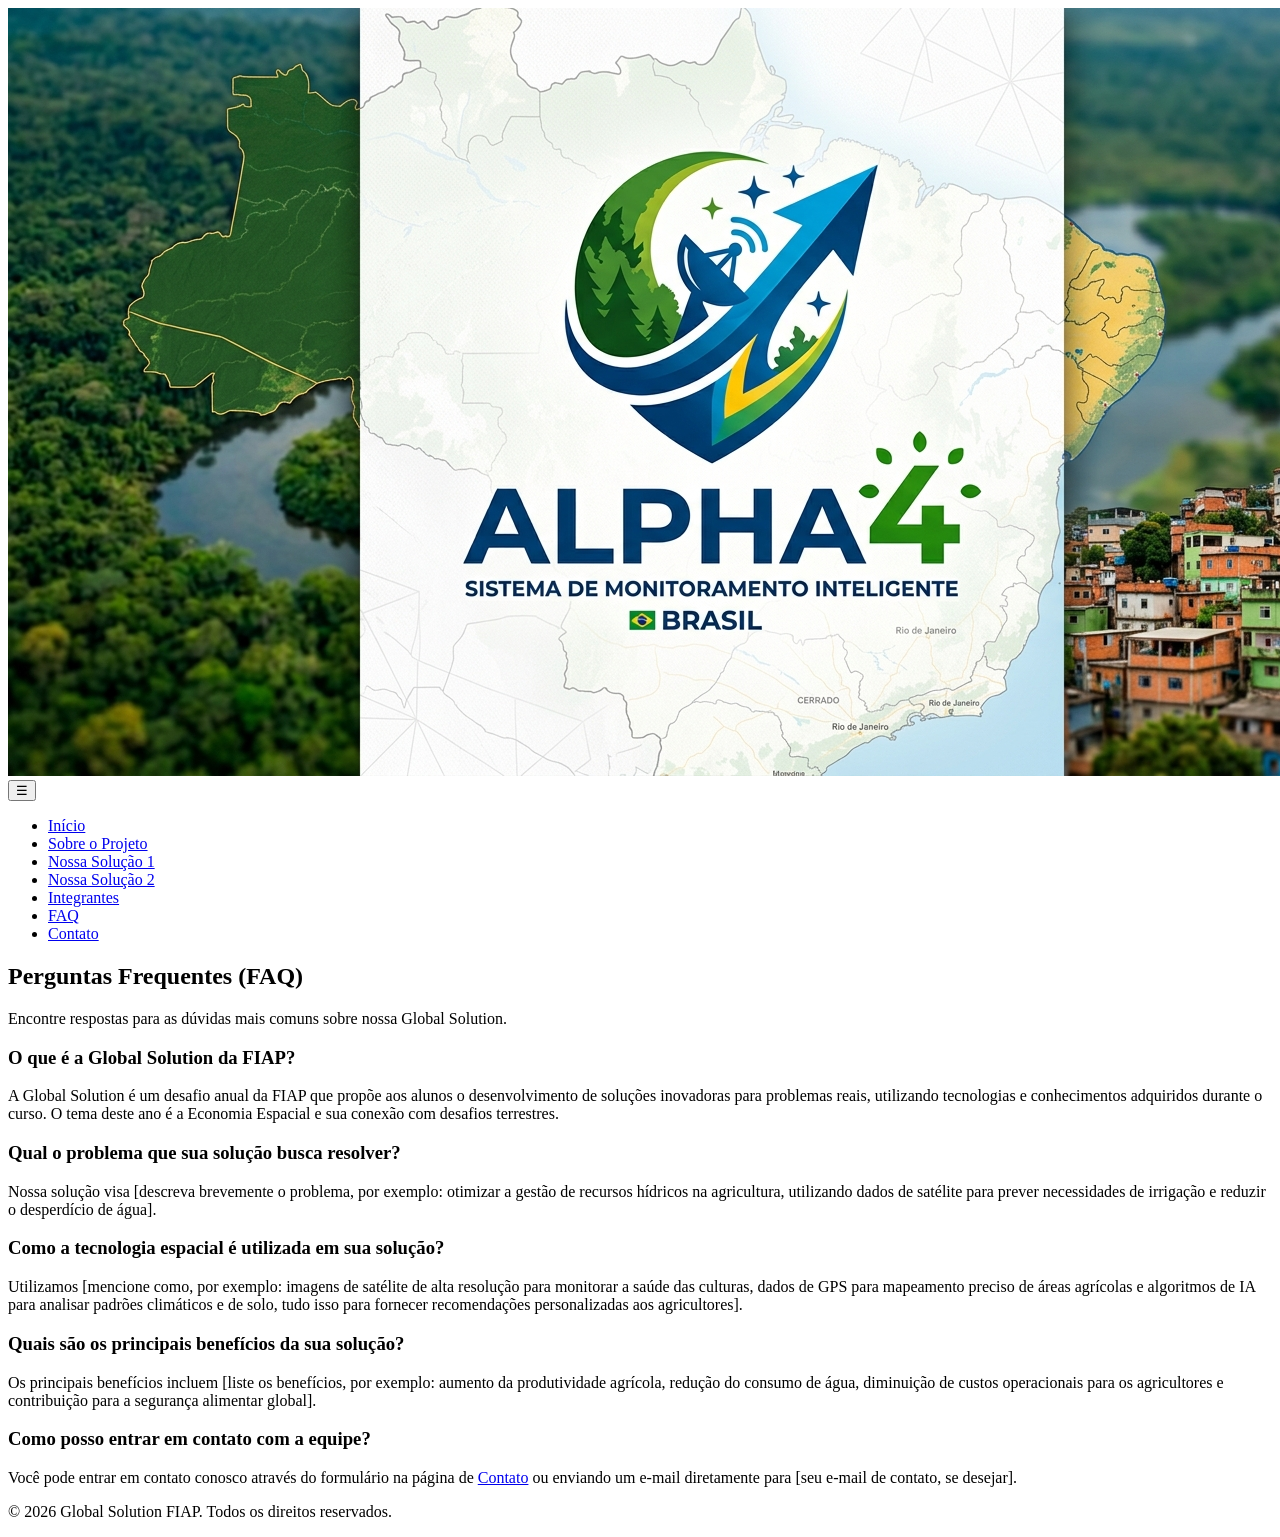
==== faq.html @ a1fb33bd "feat: criação de todas funções dentro dos arquivos e adição das imagens do projeto (obs:esqueci de d" ====
<!DOCTYPE html>
<html lang="pt-BR">
<head>
    <meta charset="UTF-8">
    <meta name="viewport" content="width=device-width, initial-scale=1.0">
    <title>Global Solution FIAP - FAQ</title>
    <link rel="stylesheet" href="css/style.css">
</head>
<body>
    <header>
        <div class="container">
            <a href="index.html" class="logo">
                <img src="assets/logo.png" alt="Logo da Solução">
            </a>
            <nav>
                <button class="menu-toggle" aria-label="Abrir menu">☰</button>
                <ul class="nav-list">
                    <li><a href="index.html">Início</a></li>
                    <li><a href="sobre.html">Sobre o Projeto</a></li>
                    <li><a href="solucao1.html">Nossa Solução 1</a></li>
                    <li><a href="solucao2.html">Nossa Solução 2</a></li>
                    <li><a href="integrantes.html">Integrantes</a></li>
                    <li><a href="faq.html">FAQ</a></li>
                    <li><a href="contato.html">Contato</a></li>
                </ul>
            </nav>
        </div>
    </header>

    <main>
        <section id="faq" class="content-section light-bg">
            <div class="container">
                <h2>Perguntas Frequentes (FAQ)</h2>
                <p>Encontre respostas para as dúvidas mais comuns sobre nossa Global Solution.</p>

                <div class="faq-item">
                    <h3>O que é a Global Solution da FIAP?</h3>
                    <p>A Global Solution é um desafio anual da FIAP que propõe aos alunos o desenvolvimento de soluções inovadoras para problemas reais, utilizando tecnologias e conhecimentos adquiridos durante o curso. O tema deste ano é a Economia Espacial e sua conexão com desafios terrestres.</p>
                </div>

                <div class="faq-item">
                    <h3>Qual o problema que sua solução busca resolver?</h3>
                    <p>Nossa solução visa [descreva brevemente o problema, por exemplo: otimizar a gestão de recursos hídricos na agricultura, utilizando dados de satélite para prever necessidades de irrigação e reduzir o desperdício de água].</p>
                </div>

                <div class="faq-item">
                    <h3>Como a tecnologia espacial é utilizada em sua solução?</h3>
                    <p>Utilizamos [mencione como, por exemplo: imagens de satélite de alta resolução para monitorar a saúde das culturas, dados de GPS para mapeamento preciso de áreas agrícolas e algoritmos de IA para analisar padrões climáticos e de solo, tudo isso para fornecer recomendações personalizadas aos agricultores].</p>
                </div>

                <div class="faq-item">
                    <h3>Quais são os principais benefícios da sua solução?</h3>
                    <p>Os principais benefícios incluem [liste os benefícios, por exemplo: aumento da produtividade agrícola, redução do consumo de água, diminuição de custos operacionais para os agricultores e contribuição para a segurança alimentar global].</p>
                </div>

                <div class="faq-item">
                    <h3>Como posso entrar em contato com a equipe?</h3>
                    <p>Você pode entrar em contato conosco através do formulário na página de <a href="contato.html">Contato</a> ou enviando um e-mail diretamente para [seu e-mail de contato, se desejar].</p>
                </div>

                <!-- Adicione mais perguntas e respostas conforme necessário -->
            </div>
        </section>
    </main>

    <footer>
        <div class="container">
            <p>&copy; 2026 Global Solution FIAP. Todos os direitos reservados.</p>
        </div>
    </footer>

    <script src="js/script.js"></script>
</body>
</html>
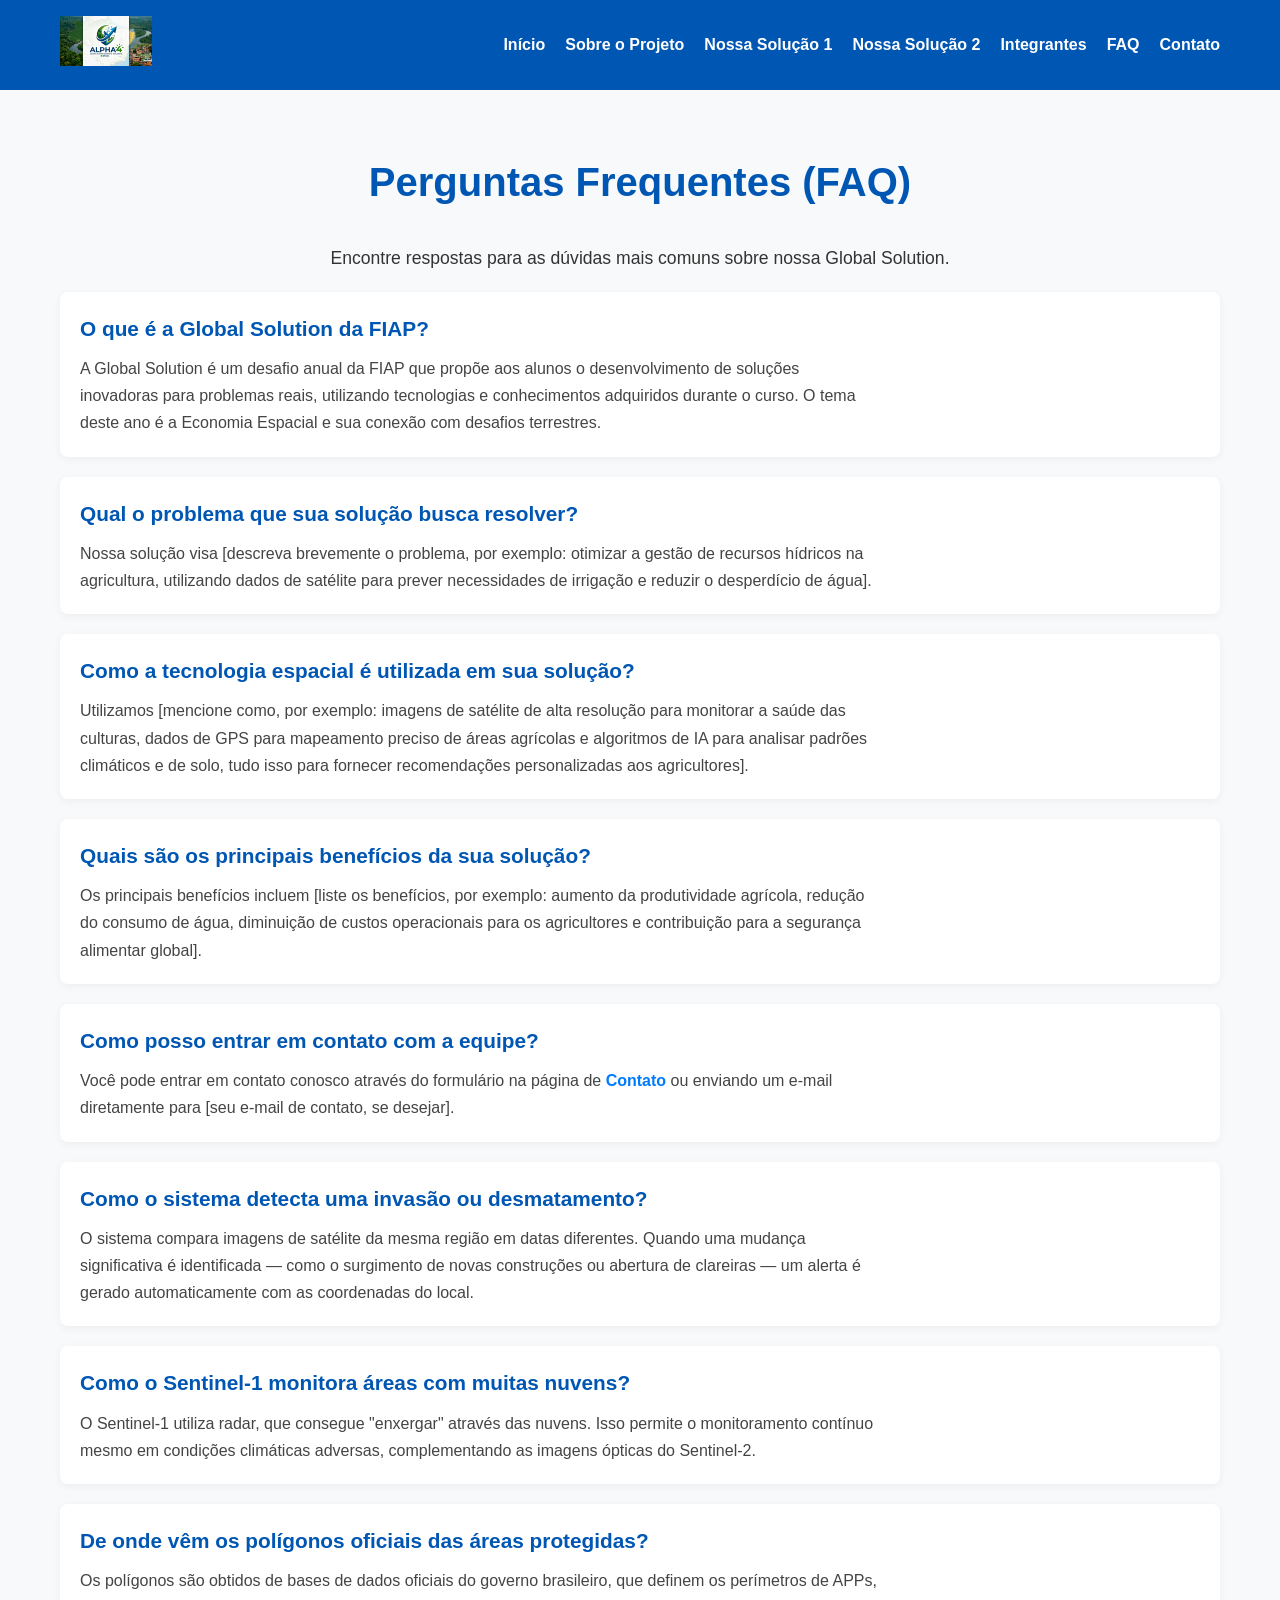
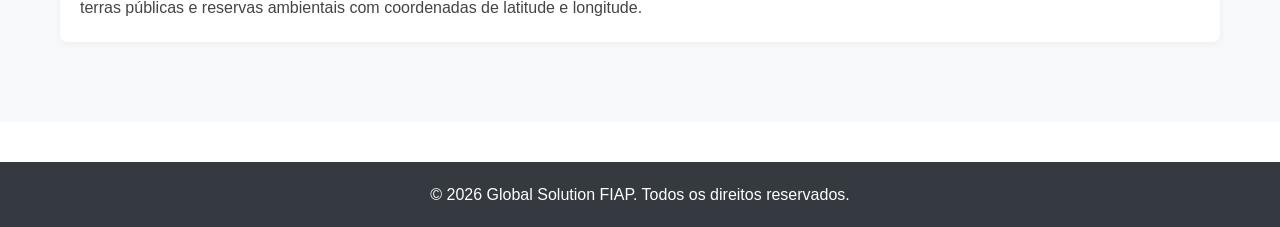
==== commit 10f1fa4a: "feat: Ajuste na pagina faq.html" ====
--- a/faq.html
+++ b/faq.html
@@ -32,43 +32,47 @@
             <div class="container">
                 <h2>Perguntas Frequentes (FAQ)</h2>
                 <p>Encontre respostas para as dúvidas mais comuns sobre nossa Global Solution.</p>
-
                 <div class="faq-item">
                     <h3>O que é a Global Solution da FIAP?</h3>
                     <p>A Global Solution é um desafio anual da FIAP que propõe aos alunos o desenvolvimento de soluções inovadoras para problemas reais, utilizando tecnologias e conhecimentos adquiridos durante o curso. O tema deste ano é a Economia Espacial e sua conexão com desafios terrestres.</p>
                 </div>
-
                 <div class="faq-item">
                     <h3>Qual o problema que sua solução busca resolver?</h3>
                     <p>Nossa solução visa [descreva brevemente o problema, por exemplo: otimizar a gestão de recursos hídricos na agricultura, utilizando dados de satélite para prever necessidades de irrigação e reduzir o desperdício de água].</p>
                 </div>
-
                 <div class="faq-item">
                     <h3>Como a tecnologia espacial é utilizada em sua solução?</h3>
                     <p>Utilizamos [mencione como, por exemplo: imagens de satélite de alta resolução para monitorar a saúde das culturas, dados de GPS para mapeamento preciso de áreas agrícolas e algoritmos de IA para analisar padrões climáticos e de solo, tudo isso para fornecer recomendações personalizadas aos agricultores].</p>
                 </div>
-
                 <div class="faq-item">
                     <h3>Quais são os principais benefícios da sua solução?</h3>
                     <p>Os principais benefícios incluem [liste os benefícios, por exemplo: aumento da produtividade agrícola, redução do consumo de água, diminuição de custos operacionais para os agricultores e contribuição para a segurança alimentar global].</p>
                 </div>
-
                 <div class="faq-item">
                     <h3>Como posso entrar em contato com a equipe?</h3>
                     <p>Você pode entrar em contato conosco através do formulário na página de <a href="contato.html">Contato</a> ou enviando um e-mail diretamente para [seu e-mail de contato, se desejar].</p>
                 </div>
-
+                 <div class="faq-item">
+                    <h3>Como o sistema detecta uma invasão ou desmatamento?</h3>
+                    <p>O sistema compara imagens de satélite da mesma região em datas diferentes. Quando uma mudança significativa é identificada — como o surgimento de novas construções ou abertura de clareiras — um alerta é gerado automaticamente com as coordenadas do local.</p>
+                 </div>
+                 <div class="faq-item">
+                    <h3>Como o Sentinel-1 monitora áreas com muitas nuvens?</h3>
+                    <p>O Sentinel-1 utiliza radar, que consegue "enxergar" através das nuvens. Isso permite o monitoramento contínuo mesmo em condições climáticas adversas, complementando as imagens ópticas do Sentinel-2.</p>
+                 </div>
+                 <div class="faq-item">
+                    <h3>De onde vêm os polígonos oficiais das áreas protegidas?</h3>
+                    <p>Os polígonos são obtidos de bases de dados oficiais do governo brasileiro, que definem os perímetros de APPs, terras públicas e reservas ambientais com coordenadas de latitude e longitude.</p>
+                 </div>
                 <!-- Adicione mais perguntas e respostas conforme necessário -->
             </div>
         </section>
     </main>
-
     <footer>
         <div class="container">
             <p>&copy; 2026 Global Solution FIAP. Todos os direitos reservados.</p>
         </div>
     </footer>
-
     <script src="js/script.js"></script>
 </body>
 </html>
--- a/css/style.css
+++ b/css/style.css
@@ -0,0 +1,369 @@
+/* Variáveis CSS para cores */
+:root {
+    --primary-color: #0056b3; /* Azul FIAP */
+    --secondary-color: #007bff; /* Azul mais claro */
+    --text-color: #333;
+    --light-bg: #f8f9fa;
+    --dark-bg: #343a40;
+    --white: #fff;
+}
+
+/* Reset básico */
+* {
+    margin: 0;
+    padding: 0;
+    box-sizing: border-box;
+}
+
+body {
+    font-family: 'Segoe UI', Tahoma, Geneva, Verdana, sans-serif;
+    line-height: 1.6;
+    color: var(--text-color);
+    background-color: var(--white);
+}
+
+.container {
+    max-width: 1200px;
+    margin: 0 auto;
+    padding: 0 20px;
+}
+
+/* Header */
+header {
+    background-color: var(--primary-color);
+    color: var(--white);
+    padding: 1rem 0;
+    box-shadow: 0 2px 5px rgba(0,0,0,0.1);
+}
+
+header .container {
+    display: flex;
+    justify-content: space-between;
+    align-items: center;
+}
+
+.logo img {
+    height: 50px; /* Ajuste o tamanho do seu logo */
+}
+
+nav .nav-list {
+    list-style: none;
+    display: flex;
+}
+
+nav .nav-list li {
+    margin-left: 20px;
+}
+
+nav .nav-list a {
+    color: var(--white);
+    text-decoration: none;
+    font-weight: bold;
+    transition: color 0.3s ease;
+}
+
+nav .nav-list a:hover {
+    color: var(--light-bg);
+}
+
+.menu-toggle {
+    display: none; /* Esconde o botão de menu em telas maiores */
+    background: none;
+    border: none;
+    color: var(--white);
+    font-size: 1.8rem;
+    cursor: pointer;
+}
+
+/* Hero Section */
+.hero-section {
+    background: linear-gradient(rgba(0, 86, 179, 0.7), rgba(0, 86, 179, 0.7)), url('../assets/hero-bg.jpg') no-repeat center center/cover;
+    color: var(--white);
+    text-align: center;
+    padding: 100px 0;
+}
+
+.hero-section h1 {
+    font-size: 3rem;
+    margin-bottom: 20px;
+}
+
+.hero-section p {
+    font-size: 1.2rem;
+    margin-bottom: 30px;
+}
+
+.btn {
+    display: inline-block;
+    background-color: var(--secondary-color);
+    color: var(--white);
+    padding: 12px 25px;
+    border-radius: 5px;
+    text-decoration: none;
+    font-weight: bold;
+    transition: background-color 0.3s ease;
+}
+
+.btn:hover {
+    background-color: #0056b3;
+}
+
+/* Content Sections */
+.content-section {
+    padding: 60px 0;
+    text-align: center;
+}
+
+.content-section h2 {
+    font-size: 2.5rem;
+    margin-bottom: 30px;
+    color: var(--primary-color);
+}
+
+.content-section p {
+    font-size: 1.1rem;
+    max-width: 800px;
+    margin: 0 auto 20px auto;
+}
+
+#solution1 ul, #solution1 ol,
+#solution2 ul, #solution2 ol,
+#about ul, #about ol {
+    padding-left: 1.5rem;
+}
+
+#solution1 li, #solution2 li, #about li {
+    margin-bottom: 0.5rem;
+}
+
+#solution1 ul, #solution1 ol,
+#solution2 ul, #solution2 ol,
+#about ul, #about ol {
+    padding-left: 1.5rem;
+    list-style-position: inside; /* ← adiciona isso */
+}
+.light-bg {
+    background-color: var(--light-bg);
+}
+
+/* Footer */
+footer {
+    background-color: var(--dark-bg);
+    color: var(--white);
+    text-align: center;
+    padding: 20px 0;
+    margin-top: 40px;
+}
+
+/* Formulário de Contato (exemplo para contato.html) */
+.contact-form {
+    max-width: 600px;
+    margin: 40px auto;
+    padding: 30px;
+    background-color: var(--white);
+    border-radius: 8px;
+    box-shadow: 0 0 15px rgba(0,0,0,0.1);
+}
+
+.contact-form label {
+    display: block;
+    margin-bottom: 8px;
+    font-weight: bold;
+}
+
+.contact-form input[type="text"],
+.contact-form input[type="email"],
+.contact-form textarea {
+    width: 100%;
+    padding: 10px;
+    margin-bottom: 20px;
+    border: 1px solid #ccc;
+    border-radius: 4px;
+    font-size: 1rem;
+}
+
+.contact-form textarea {
+    resize: vertical;
+    min-height: 120px;
+}
+
+.contact-form button {
+    background-color: var(--primary-color);
+    color: var(--white);
+    padding: 12px 20px;
+    border: none;
+    border-radius: 5px;
+    cursor: pointer;
+    font-size: 1.1rem;
+    transition: background-color 0.3s ease;
+}
+
+.contact-form button:hover {
+    background-color: var(--secondary-color);
+}
+
+/* Responsividade */
+@media (max-width: 768px) {
+    header .container {
+        flex-wrap: wrap;
+    }
+
+    nav .nav-list {
+        display: none; /* Esconde a lista de navegação por padrão em mobile */
+        flex-direction: column;
+        width: 100%;
+        background-color: var(--primary-color);
+        position: absolute;
+        top: 70px; /* Abaixo do header */
+        left: 0;
+        padding: 10px 0;
+        box-shadow: 0 2px 5px rgba(0,0,0,0.1);
+    }
+
+    nav .nav-list.active {
+        display: flex; /* Mostra a lista quando o menu está ativo */
+    }
+
+    nav .nav-list li {
+        margin: 0;
+        text-align: center;
+        padding: 10px 0;
+        border-bottom: 1px solid rgba(255,255,255,0.1);
+    }
+
+    nav .nav-list li:last-child {
+        border-bottom: none;
+    }
+
+    .menu-toggle {
+        display: block; /* Mostra o botão de menu em telas menores */
+    }
+
+    .hero-section h1 {
+        font-size: 2.5rem;
+    }
+
+    .hero-section p {
+        font-size: 1rem;
+    }
+
+    .content-section h2 {
+        font-size: 2rem;
+    }
+}
+
+@media (max-width: 480px) {
+    .hero-section h1 {
+        font-size: 2rem;
+    }
+
+    .content-section h2 {
+        font-size: 1.8rem;
+    }
+
+    .logo img {
+        height: 40px;
+    }
+}
+
+/* Estilos para a página de Integrantes */
+.team-grid {
+    display: grid;
+    grid-template-columns: repeat(auto-fit, minmax(250px, 1fr));
+    gap: 30px;
+    margin-top: 40px;
+}
+
+.team-member {
+    background-color: var(--white);
+    border-radius: 8px;
+    box-shadow: 0 4px 10px rgba(0,0,0,0.08);
+    padding: 25px;
+    text-align: center;
+    transition: transform 0.3s ease;
+}
+
+.team-member:hover {
+    transform: translateY(-5px);
+}
+
+.team-member img {
+    width: 120px;
+    height: 120px;
+    border-radius: 50%;
+    object-fit: cover;
+    margin-bottom: 15px;
+    border: 3px solid var(--primary-color);
+}
+
+.team-member h3 {
+    font-size: 1.4rem;
+    color: var(--primary-color);
+    margin-bottom: 8px;
+}
+
+.team-member p {
+    font-size: 0.95rem;
+    color: #555;
+    margin-bottom: 5px;
+}
+
+.member-links {
+    margin-top: 15px;
+}
+
+.member-links a {
+    display: inline-block;
+    background-color: var(--secondary-color);
+    color: var(--white);
+    padding: 8px 15px;
+    border-radius: 4px;
+    text-decoration: none;
+    font-size: 0.9rem;
+    margin: 0 5px;
+    transition: background-color 0.3s ease;
+}
+
+.member-links a:hover {
+    background-color: var(--primary-color);
+}
+
+@media (max-width: 768px) {
+    .team-grid {
+        grid-template-columns: repeat(auto-fit, minmax(200px, 1fr));
+    }
+}
+
+
+/* Estilos para a página de FAQ */
+.faq-item {
+    background-color: var(--white);
+    border-radius: 8px;
+    box-shadow: 0 2px 8px rgba(0,0,0,0.05);
+    padding: 20px;
+    margin-bottom: 20px;
+    text-align: left;
+}
+
+.faq-item h3 {
+    color: var(--primary-color);
+    font-size: 1.3rem;
+    margin-bottom: 10px;
+}
+
+.faq-item p {
+    font-size: 1rem;
+    color: #444;
+    line-height: 1.7;
+    margin: 0; /* Remove margin-bottom padrão */
+}
+
+.faq-item a {
+    color: var(--secondary-color);
+    text-decoration: none;
+    font-weight: bold;
+}
+
+.faq-item a:hover {
+    text-decoration: underline;
+}
